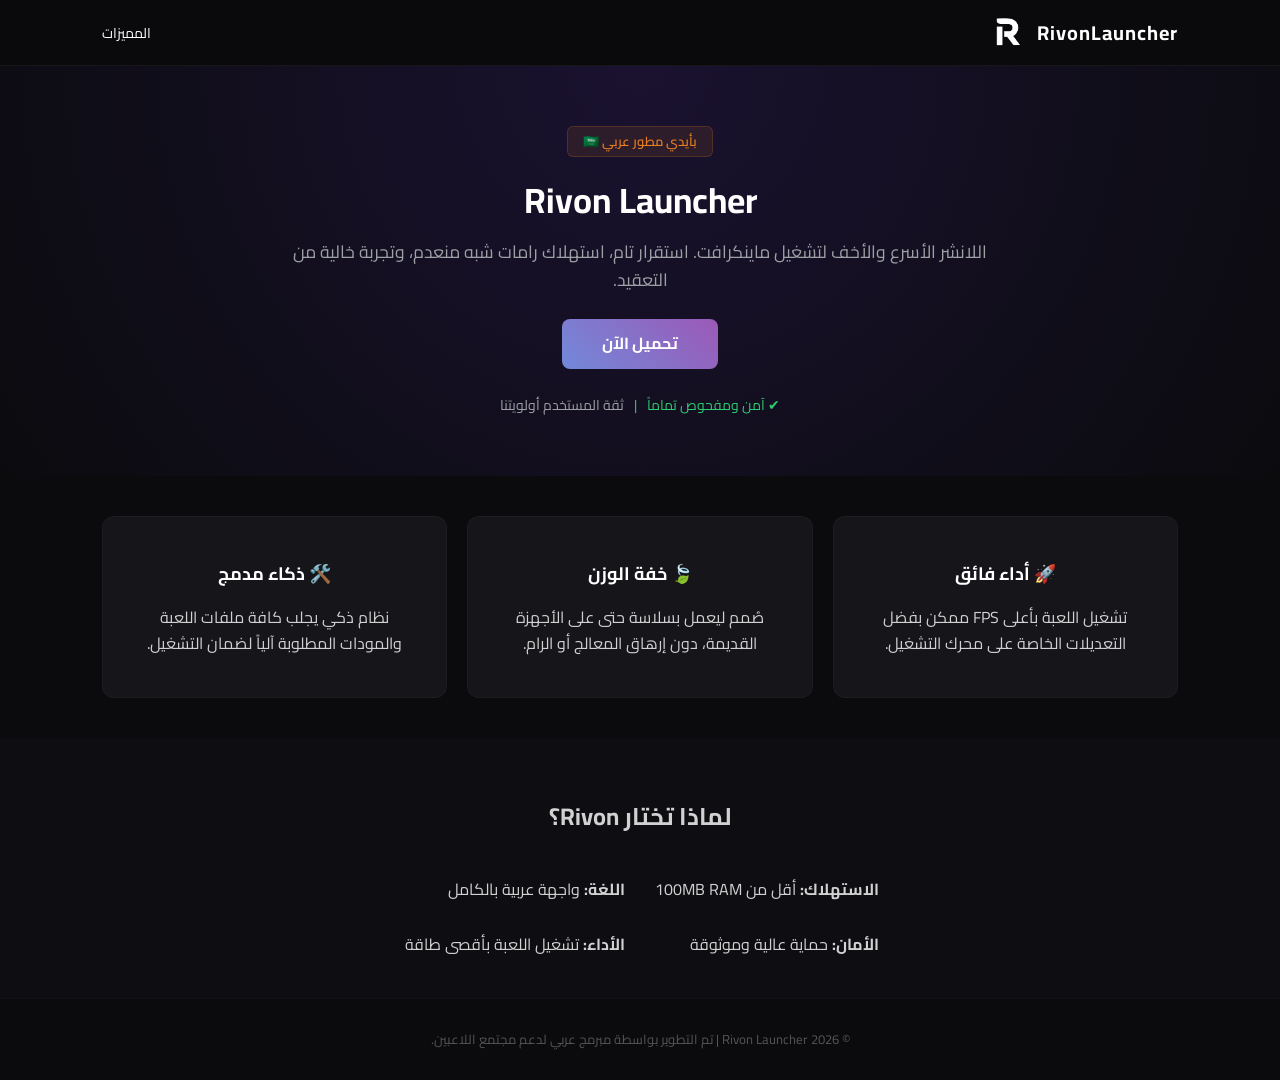
==== index.html @ f795895d "Initial Rivon Site" ====
<!DOCTYPE html>
<html lang="ar" dir="rtl">
<head>
    <meta charset="UTF-8">
    <meta name="viewport" content="width=device-width, initial-scale=1.0">
    <title>Rivon Launcher | خفة، قوة، ثقة</title>
    <link href="https://fonts.googleapis.com/css2?family=Cairo:wght@400;600;700&display=swap" rel="stylesheet">
    <style>
        :root {
            --primary: #7289da;
            --accent: #9b59b6;
            --bg: #0b0b0e;
            --card: #15151a;
            --text: #d1d1d1;
            --success: #2ecc71;
        }

        body {
            font-family: 'Cairo', sans-serif;
            background-color: var(--bg);
            color: var(--text);
            margin: 0;
            line-height: 1.6;
        }

        /* Header */
        header {
            padding: 15px 8%;
            display: flex;
            justify-content: space-between;
            align-items: center;
            background: rgba(11, 11, 14, 0.9);
            border-bottom: 1px solid rgba(255,255,255,0.05);
            position: sticky;
            top: 0;
            z-index: 1000;
        }

        .brand {
            display: flex;
            align-items: center;
            gap: 12px;
            flex-direction: row; /* يضمن الترتيب من اليمين لليسار */
        }

        .brand span {
            font-size: 20px;
            font-weight: 700;
            color: white;
            letter-spacing: 1px;
        }

        .brand img {
            height: 35px; /* الشعار الآن على يسار النص في الواجهة العربية */
        }

        /* Hero Section */
        .hero {
            padding: 60px 20px;
            text-align: center;
            background: radial-gradient(circle at top, #1a1230 0%, #0b0b0e 100%);
        }

        .arabic-badge {
            background: rgba(230, 126, 34, 0.1);
            color: #e67e22;
            padding: 4px 15px;
            border-radius: 6px;
            font-size: 13px;
            font-weight: 600;
            display: inline-block;
            margin-bottom: 15px;
            border: 1px solid rgba(230, 126, 34, 0.2);
        }

        .hero h1 {
            font-size: 2.2rem;
            color: white;
            margin: 0 0 10px 0;
        }

        .hero p {
            font-size: 1.1rem;
            max-width: 700px;
            margin: 0 auto 25px auto;
            color: #9da0a5;
        }

        .btn-main {
            background: linear-gradient(45deg, var(--primary), var(--accent));
            color: white;
            padding: 12px 40px;
            border-radius: 8px;
            text-decoration: none;
            font-weight: 700;
            display: inline-block;
            transition: 0.3s;
        }

        .btn-main:hover {
            transform: translateY(-2px);
            box-shadow: 0 5px 15px rgba(114, 137, 218, 0.3);
        }

        /* Security Box */
        .security-info {
            margin-top: 25px;
            display: flex;
            justify-content: center;
            align-items: center;
            gap: 10px;
            font-size: 14px;
            color: var(--success);
        }

        /* Features */
        .features {
            padding: 40px 8%;
            display: grid;
            grid-template-columns: repeat(auto-fit, minmax(240px, 1fr));
            gap: 20px;
        }

        .card {
            background: var(--card);
            padding: 25px;
            border-radius: 12px;
            border: 1px solid rgba(255,255,255,0.03);
            text-align: center;
        }

        .card h3 {
            color: white;
            font-size: 18px;
            margin-bottom: 10px;
        }

        /* Specs Table */
        .specs {
            background: #0e0e12;
            padding: 40px 8%;
            text-align: center;
        }

        .specs-grid {
            display: inline-grid;
            grid-template-columns: 1fr 1fr;
            gap: 30px;
            text-align: right;
            margin-top: 20px;
        }

        footer {
            padding: 30px;
            text-align: center;
            font-size: 13px;
            color: #555;
            border-top: 1px solid rgba(255,255,255,0.03);
        }
    </style>
</head>
<body>

    <header>
        <div class="brand">
            <span>RivonLauncher</span>
            <img src="logo.png" alt="Rivon Logo">
        </div>
        <div class="nav-links">
            <a href="#features" style="color: white; text-decoration: none; font-size: 14px;">المميزات</a>
        </div>
    </header>

    <section class="hero">
        <div class="arabic-badge">بأيدي مطور عربي 🇸🇦</div>
        <h1>Rivon Launcher</h1>
        <p>اللانشر الأسرع والأخف لتشغيل ماينكرافت. استقرار تام، استهلاك رامات شبه منعدم، وتجربة خالية من التعقيد.</p>
        
        <a href="#" class="btn-main">تحميل الآن</a>

        <div class="security-info">
            <span>✔ آمن ومفحوص تماماً</span>
            <span>|</span>
            <span style="color: #9da0a5;">ثقة المستخدم أولويتنا</span>
        </div>
    </section>

    <section class="features" id="features">
        <div class="card">
            <h3>🚀 أداء فائق</h3>
            <p>تشغيل اللعبة بأعلى FPS ممكن بفضل التعديلات الخاصة على محرك التشغيل.</p>
        </div>
        <div class="card">
            <h3>🍃 خفة الوزن</h3>
            <p>صُمم ليعمل بسلاسة حتى على الأجهزة القديمة، دون إرهاق المعالج أو الرام.</p>
        </div>
        <div class="card">
            <h3>🛠️ ذكاء مدمج</h3>
            <p>نظام ذكي يجلب كافة ملفات اللعبة والمودات المطلوبة آلياً لضمان التشغيل.</p>
        </div>
    </section>

    <section class="specs">
        <h2>لماذا تختار Rivon؟</h2>
        <div class="specs-grid">
            <div><strong>الاستهلاك:</strong> أقل من 100MB RAM</div>
            <div><strong>اللغة:</strong> واجهة عربية بالكامل</div>
            <div><strong>الأمان:</strong> حماية عالية وموثوقة</div>
            <div><strong>الأداء:</strong> تشغيل اللعبة بأقصى طاقة</div>
        </div>
    </section>

    <footer>
        &copy; 2026 Rivon Launcher | تم التطوير بواسطة مبرمج عربي لدعم مجتمع اللاعبين.
    </footer>

</body>
</html>
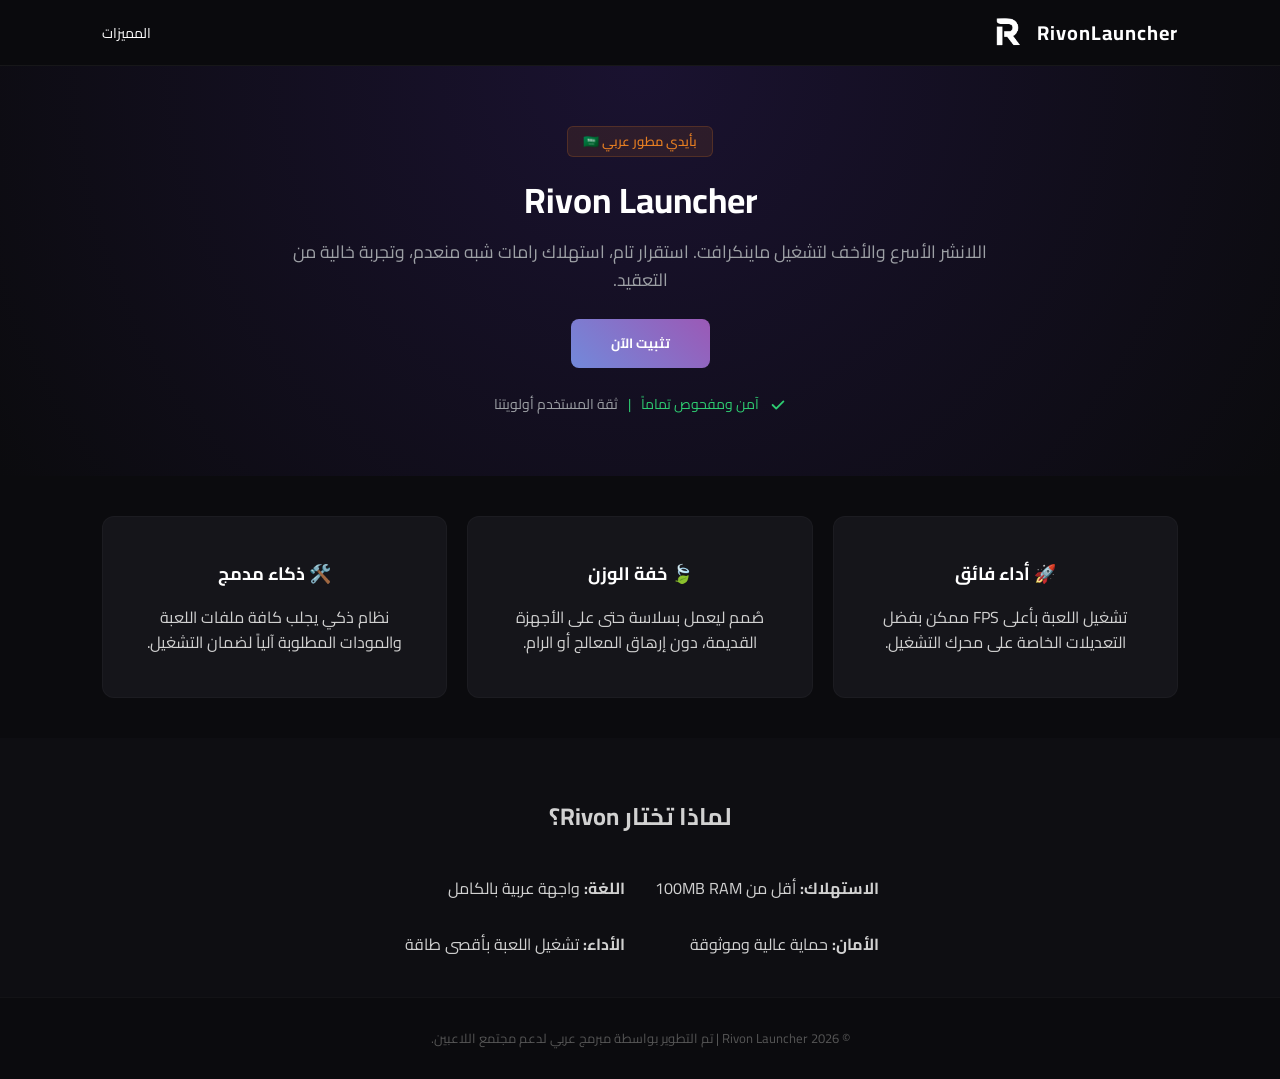
==== commit 1722c08a: "تحديث واجهة التحميل وتصحيح الروابط" ====
--- a/index.html
+++ b/index.html
@@ -5,169 +5,17 @@
     <meta name="viewport" content="width=device-width, initial-scale=1.0">
     <title>Rivon Launcher | خفة، قوة، ثقة</title>
     <link href="https://fonts.googleapis.com/css2?family=Cairo:wght@400;600;700&display=swap" rel="stylesheet">
-    <style>
-        :root {
-            --primary: #7289da;
-            --accent: #9b59b6;
-            --bg: #0b0b0e;
-            --card: #15151a;
-            --text: #d1d1d1;
-            --success: #2ecc71;
-        }
+    <link rel="stylesheet" href="style.css">
+</head>
 
-        body {
-            font-family: 'Cairo', sans-serif;
-            background-color: var(--bg);
-            color: var(--text);
-            margin: 0;
-            line-height: 1.6;
-        }
-
-        /* Header */
-        header {
-            padding: 15px 8%;
-            display: flex;
-            justify-content: space-between;
-            align-items: center;
-            background: rgba(11, 11, 14, 0.9);
-            border-bottom: 1px solid rgba(255,255,255,0.05);
-            position: sticky;
-            top: 0;
-            z-index: 1000;
-        }
-
-        .brand {
-            display: flex;
-            align-items: center;
-            gap: 12px;
-            flex-direction: row; /* يضمن الترتيب من اليمين لليسار */
-        }
-
-        .brand span {
-            font-size: 20px;
-            font-weight: 700;
-            color: white;
-            letter-spacing: 1px;
-        }
-
-        .brand img {
-            height: 35px; /* الشعار الآن على يسار النص في الواجهة العربية */
-        }
-
-        /* Hero Section */
-        .hero {
-            padding: 60px 20px;
-            text-align: center;
-            background: radial-gradient(circle at top, #1a1230 0%, #0b0b0e 100%);
-        }
-
-        .arabic-badge {
-            background: rgba(230, 126, 34, 0.1);
-            color: #e67e22;
-            padding: 4px 15px;
-            border-radius: 6px;
-            font-size: 13px;
-            font-weight: 600;
-            display: inline-block;
-            margin-bottom: 15px;
-            border: 1px solid rgba(230, 126, 34, 0.2);
-        }
-
-        .hero h1 {
-            font-size: 2.2rem;
-            color: white;
-            margin: 0 0 10px 0;
-        }
-
-        .hero p {
-            font-size: 1.1rem;
-            max-width: 700px;
-            margin: 0 auto 25px auto;
-            color: #9da0a5;
-        }
-
-        .btn-main {
-            background: linear-gradient(45deg, var(--primary), var(--accent));
-            color: white;
-            padding: 12px 40px;
-            border-radius: 8px;
-            text-decoration: none;
-            font-weight: 700;
-            display: inline-block;
-            transition: 0.3s;
-        }
-
-        .btn-main:hover {
-            transform: translateY(-2px);
-            box-shadow: 0 5px 15px rgba(114, 137, 218, 0.3);
-        }
-
-        /* Security Box */
-        .security-info {
-            margin-top: 25px;
-            display: flex;
-            justify-content: center;
-            align-items: center;
-            gap: 10px;
-            font-size: 14px;
-            color: var(--success);
-        }
-
-        /* Features */
-        .features {
-            padding: 40px 8%;
-            display: grid;
-            grid-template-columns: repeat(auto-fit, minmax(240px, 1fr));
-            gap: 20px;
-        }
-
-        .card {
-            background: var(--card);
-            padding: 25px;
-            border-radius: 12px;
-            border: 1px solid rgba(255,255,255,0.03);
-            text-align: center;
-        }
-
-        .card h3 {
-            color: white;
-            font-size: 18px;
-            margin-bottom: 10px;
-        }
-
-        /* Specs Table */
-        .specs {
-            background: #0e0e12;
-            padding: 40px 8%;
-            text-align: center;
-        }
-
-        .specs-grid {
-            display: inline-grid;
-            grid-template-columns: 1fr 1fr;
-            gap: 30px;
-            text-align: right;
-            margin-top: 20px;
-        }
-
-        footer {
-            padding: 30px;
-            text-align: center;
-            font-size: 13px;
-            color: #555;
-            border-top: 1px solid rgba(255,255,255,0.03);
-        }
-    </style>
-</head>
 <body>
-
     <header>
         <div class="brand">
             <span>RivonLauncher</span>
             <img src="logo.png" alt="Rivon Logo">
         </div>
         <div class="nav-links">
-            <a href="#features" style="color: white; text-decoration: none; font-size: 14px;">المميزات</a>
+            <a href="#features">المميزات</a>
         </div>
     </header>
 
@@ -175,15 +23,57 @@
         <div class="arabic-badge">بأيدي مطور عربي 🇸🇦</div>
         <h1>Rivon Launcher</h1>
         <p>اللانشر الأسرع والأخف لتشغيل ماينكرافت. استقرار تام، استهلاك رامات شبه منعدم، وتجربة خالية من التعقيد.</p>
-        
-        <a href="#" class="btn-main">تحميل الآن</a>
+
+        <button class="btn-main" onclick="showInstallerOptions()">تثبيت الآن</button>
 
         <div class="security-info">
-            <span>✔ آمن ومفحوص تماماً</span>
+            <!-- SVG Check -->
+            <svg xmlns="http://www.w3.org/2000/svg" class="icon" viewBox="0 0 20 20" fill="currentColor" width="18" height="18">
+                <path fill-rule="evenodd" d="M16.707 5.293a1 1 0 010 1.414l-8 8a1 1 0 01-1.414 0l-4-4a1 1 0 011.414-1.414L8 12.586l7.293-7.293a1 1 0 011.414 0z" clip-rule="evenodd"/>
+            </svg>
+            <span>آمن ومفحوص تماماً</span>
             <span>|</span>
             <span style="color: #9da0a5;">ثقة المستخدم أولويتنا</span>
         </div>
-    </section>
+
+        <!-- القائمة المربّعة الناعمة -->
+<!-- القائمة المربّعة الناعمة -->
+<div id="installer-dropdown" class="installer-dropdown">
+    <h3>Windows 10 / 11</h3>
+
+    <!-- نسخة محمولة -->
+<!-- نسخة محمولة -->
+<div style="display:flex;align-items:center;justify-content:space-between;margin-bottom:12px;">
+    <div>
+        <div style="font-weight:600;">محمول</div>
+        <small>Portable – تشغيل مباشر بدون تثبيت</small>
+    </div>
+    <a href="https://github.com/AharoKey/RivonLauncher/releases/download/MinecraftLauncher/Rivon.1.0.0.exe"
+       target="_blank" rel="noopener noreferrer"
+       class="installer-option" style="margin:0;padding:8px 14px;width:auto;">
+        <svg xmlns="http://www.w3.org/2000/svg" viewBox="0 0 20 20" fill="currentColor" width="20" height="20">
+            <path fill-rule="evenodd" d="M3 17a1 1 0 011-1h12a1 1 0 110 2H4a1 1 0 01-1-1zm3.293-7.707a1 1 0 011.414 0L9 10.586V3a1 1 0 112 0v7.586l1.293-1.293a1 1 0 111.414 1.414l-3 3a1 1 0 01-1.414 0l-3-3a1 1 0 010-1.414z" clip-rule="evenodd"/>
+        </svg>
+    </a>
+</div>
+
+<div class="divider"></div>
+
+<!-- نسخة تثبيت -->
+<div style="display:flex;align-items:center;justify-content:space-between;">
+    <div>
+        <div style="font-weight:600;">تثبيت كامل</div>
+        <small>Installer – مع اختصارات وإضافة إلى قائمة ابدأ</small>
+    </div>
+    <a href="https://github.com/AharoKey/RivonLauncher/releases/download/MinecraftLauncher/Rivon.Setup.1.0.0.exe"
+       target="_blank" rel="noopener noreferrer"
+       class="installer-option" style="margin:0;padding:8px 14px;width:auto;">
+        <svg xmlns="http://www.w3.org/2000/svg" viewBox="0 0 20 20" fill="currentColor" width="20" height="20">
+            <path fill-rule="evenodd" d="M3 17a1 1 0 011-1h12a1 1 0 110 2H4a1 1 0 01-1-1zm3.293-7.707a1 1 0 011.414 0L9 10.586V3a1 1 0 112 0v7.586l1.293-1.293a1 1 0 111.414 1.414l-3 3a1 1 0 01-1.414 0l-3-3a1 1 0 010-1.414z" clip-rule="evenodd"/>
+        </svg>
+    </a>
+</div>
+</div>    </section>
 
     <section class="features" id="features">
         <div class="card">
@@ -214,5 +104,12 @@
         &copy; 2026 Rivon Launcher | تم التطوير بواسطة مبرمج عربي لدعم مجتمع اللاعبين.
     </footer>
 
+    <script>
+        function showInstallerOptions() {
+            const dropdown = document.getElementById('installer-dropdown');
+            dropdown.style.display = dropdown.style.display === 'block' ? 'none' : 'block';
+            dropdown.scrollIntoView({ behavior: 'smooth', block: 'nearest' });
+        }
+    </script>
 </body>
 </html>
--- a/style.css
+++ b/style.css
@@ -0,0 +1,221 @@
+/* Root Colors */
+:root {
+    --primary: #7289da;
+    --accent: #9b59b6;
+    --bg: #0b0b0e;
+    --card: #15151a;
+    --text: #d1d1d1;
+    --success: #2ecc71;
+}
+
+/* أول سطر بعد :root */
+body {
+    font-family: 'Cairo', sans-serif; /* ← عمّم الخط */
+    background-color: var(--bg);
+    color: var(--text);
+    margin: 0;
+    line-height: 1.6;
+}
+
+/* ازالة اي خط افتراضي قد يأتي من المتصفح على الروابط/الأزرار */
+a, button, .btn-main, .installer-option {
+    font-family: inherit; /* يورث من body */
+}
+/* Header */
+header {
+    padding: 15px 8%;
+    display: flex;
+    justify-content: space-between;
+    align-items: center;
+    background: rgba(11, 11, 14, 0.9);
+    border-bottom: 1px solid rgba(255,255,255,0.05);
+    position: sticky;
+    top: 0;
+    z-index: 1000;
+}
+
+.brand {
+    display: flex;
+    align-items: center;
+    gap: 12px;
+}
+
+.brand span {
+    font-size: 20px;
+    font-weight: 700;
+    color: white;
+    letter-spacing: 1px;
+}
+
+.brand img {
+    height: 35px;
+}
+
+.nav-links a {
+    color: white;
+    text-decoration: none;
+    font-size: 14px;
+}
+
+/* Hero Section */
+.hero {
+    padding: 60px 20px;
+    text-align: center;
+    background: radial-gradient(circle at top, #1a1230 0%, #0b0b0e 100%);
+}
+
+.arabic-badge {
+    background: rgba(230, 126, 34, 0.1);
+    color: #e67e22;
+    padding: 4px 15px;
+    border-radius: 6px;
+    font-size: 13px;
+    font-weight: 600;
+    display: inline-block;
+    margin-bottom: 15px;
+    border: 1px solid rgba(230, 126, 34, 0.2);
+}
+
+.hero h1 {
+    font-size: 2.2rem;
+    color: white;
+    margin: 0 0 10px 0;
+}
+
+.hero p {
+    font-size: 1.1rem;
+    max-width: 700px;
+    margin: 0 auto 25px auto;
+    color: #9da0a5;
+}
+
+.btn-main {
+    background: linear-gradient(45deg, var(--primary), var(--accent));
+    color: white;
+    padding: 12px 40px;
+    border-radius: 8px;
+    text-decoration: none;
+    font-weight: 700;
+    display: inline-block;
+    transition: 0.3s;
+    border: none;
+    cursor: pointer;
+}
+
+.btn-main:hover {
+    transform: translateY(-2px);
+    box-shadow: 0 5px 15px rgba(114, 137, 218, 0.3);
+}
+
+.security-info {
+    margin-top: 25px;
+    display: flex;
+    justify-content: center;
+    align-items: center;
+    gap: 10px;
+    font-size: 14px;
+    color: var(--success);
+}
+
+/* Features */
+.features {
+    padding: 40px 8%;
+    display: grid;
+    grid-template-columns: repeat(auto-fit, minmax(240px, 1fr));
+    gap: 20px;
+}
+
+.card {
+    background: var(--card);
+    padding: 25px;
+    border-radius: 12px;
+    border: 1px solid rgba(255,255,255,0.03);
+    text-align: center;
+}
+
+.card h3 {
+    color: white;
+    font-size: 18px;
+    margin-bottom: 10px;
+}
+
+/* Specs */
+.specs {
+    background: #0e0e12;
+    padding: 40px 8%;
+    text-align: center;
+}
+
+.specs-grid {
+    display: inline-grid;
+    grid-template-columns: 1fr 1fr;
+    gap: 30px;
+    text-align: right;
+    margin-top: 20px;
+}
+
+/* Footer */
+footer {
+    padding: 30px;
+    text-align: center;
+    font-size: 13px;
+    color: #555;
+    border-top: 1px solid rgba(255,255,255,0.03);
+}
+
+/* القائمة المنسدلة الناعمة */
+.installer-dropdown {
+    display: none;
+    margin-top: 20px;
+    background: rgba(21, 21, 26, 0.95);
+    border: 1px solid rgba(255, 255, 255, 0.08);
+    border-radius: 12px;
+    padding: 20px;
+    max-width: 400px;
+    margin-left: auto;
+    margin-right: auto;
+    backdrop-filter: blur(10px);
+    animation: fadeIn 0.4s ease;
+}
+
+@keyframes fadeIn {
+    from { opacity: 0; transform: translateY(-10px); }
+    to { opacity: 1; transform: translateY(0); }
+}
+
+.installer-dropdown h3 {
+    color: white;
+    font-size: 16px;
+    margin-bottom: 15px;
+    text-align: center;
+}
+
+.installer-option {
+    display: flex;
+    justify-content: space-between;
+    align-items: center;
+    background: linear-gradient(45deg, var(--primary), var(--accent));
+    color: white;
+    padding: 12px 20px;
+    border-radius: 10px;
+    text-decoration: none;
+    font-weight: 600;
+    margin-bottom: 10px;
+    transition: 0.3s;
+}
+
+.installer-option:hover {
+    transform: translateY(-2px);
+    box-shadow: 0 5px 15px rgba(114, 137, 218, 0.3);
+}
+
+.installer-option small {
+    font-size: 12px;
+    opacity: 0.85;
+}
+
+.divider {
+    height: 1px;
+    background: rgba(255, 255, 255, 0.1);
+    margin: 10px 0;
+}
